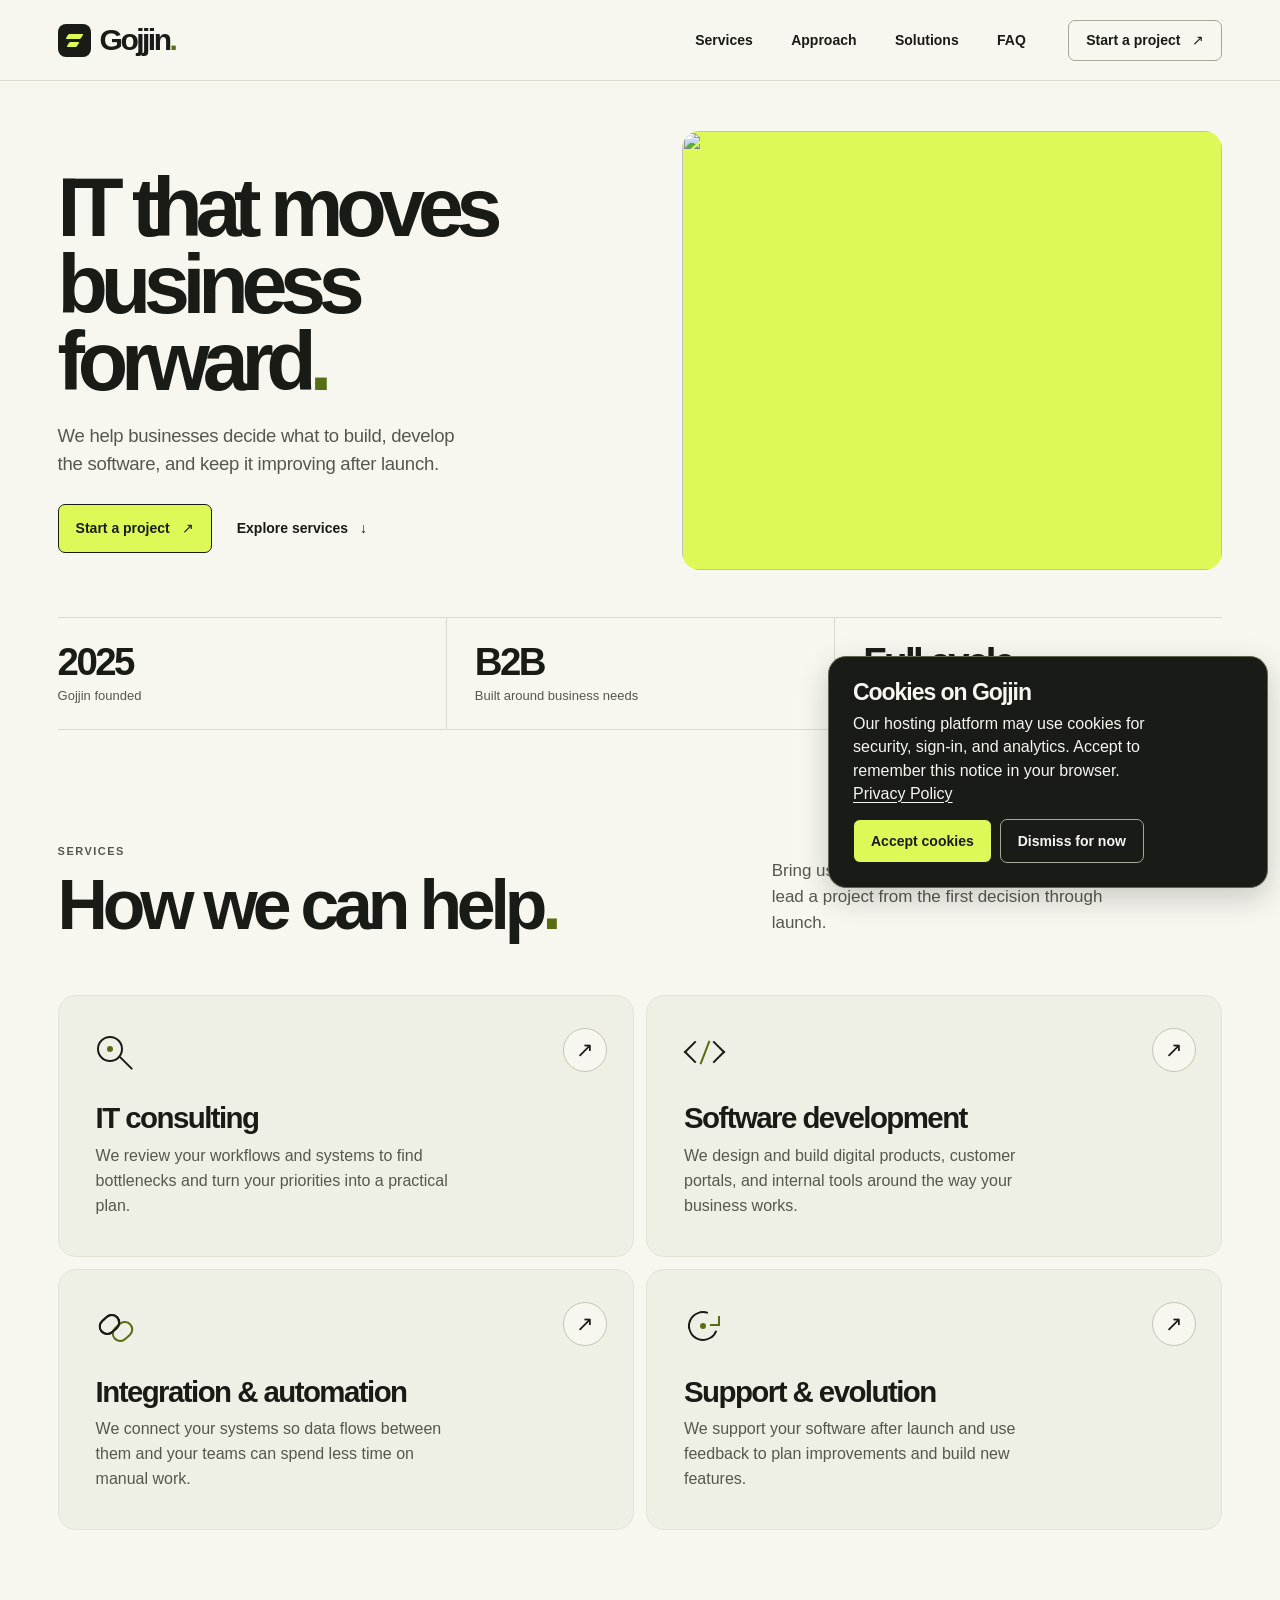
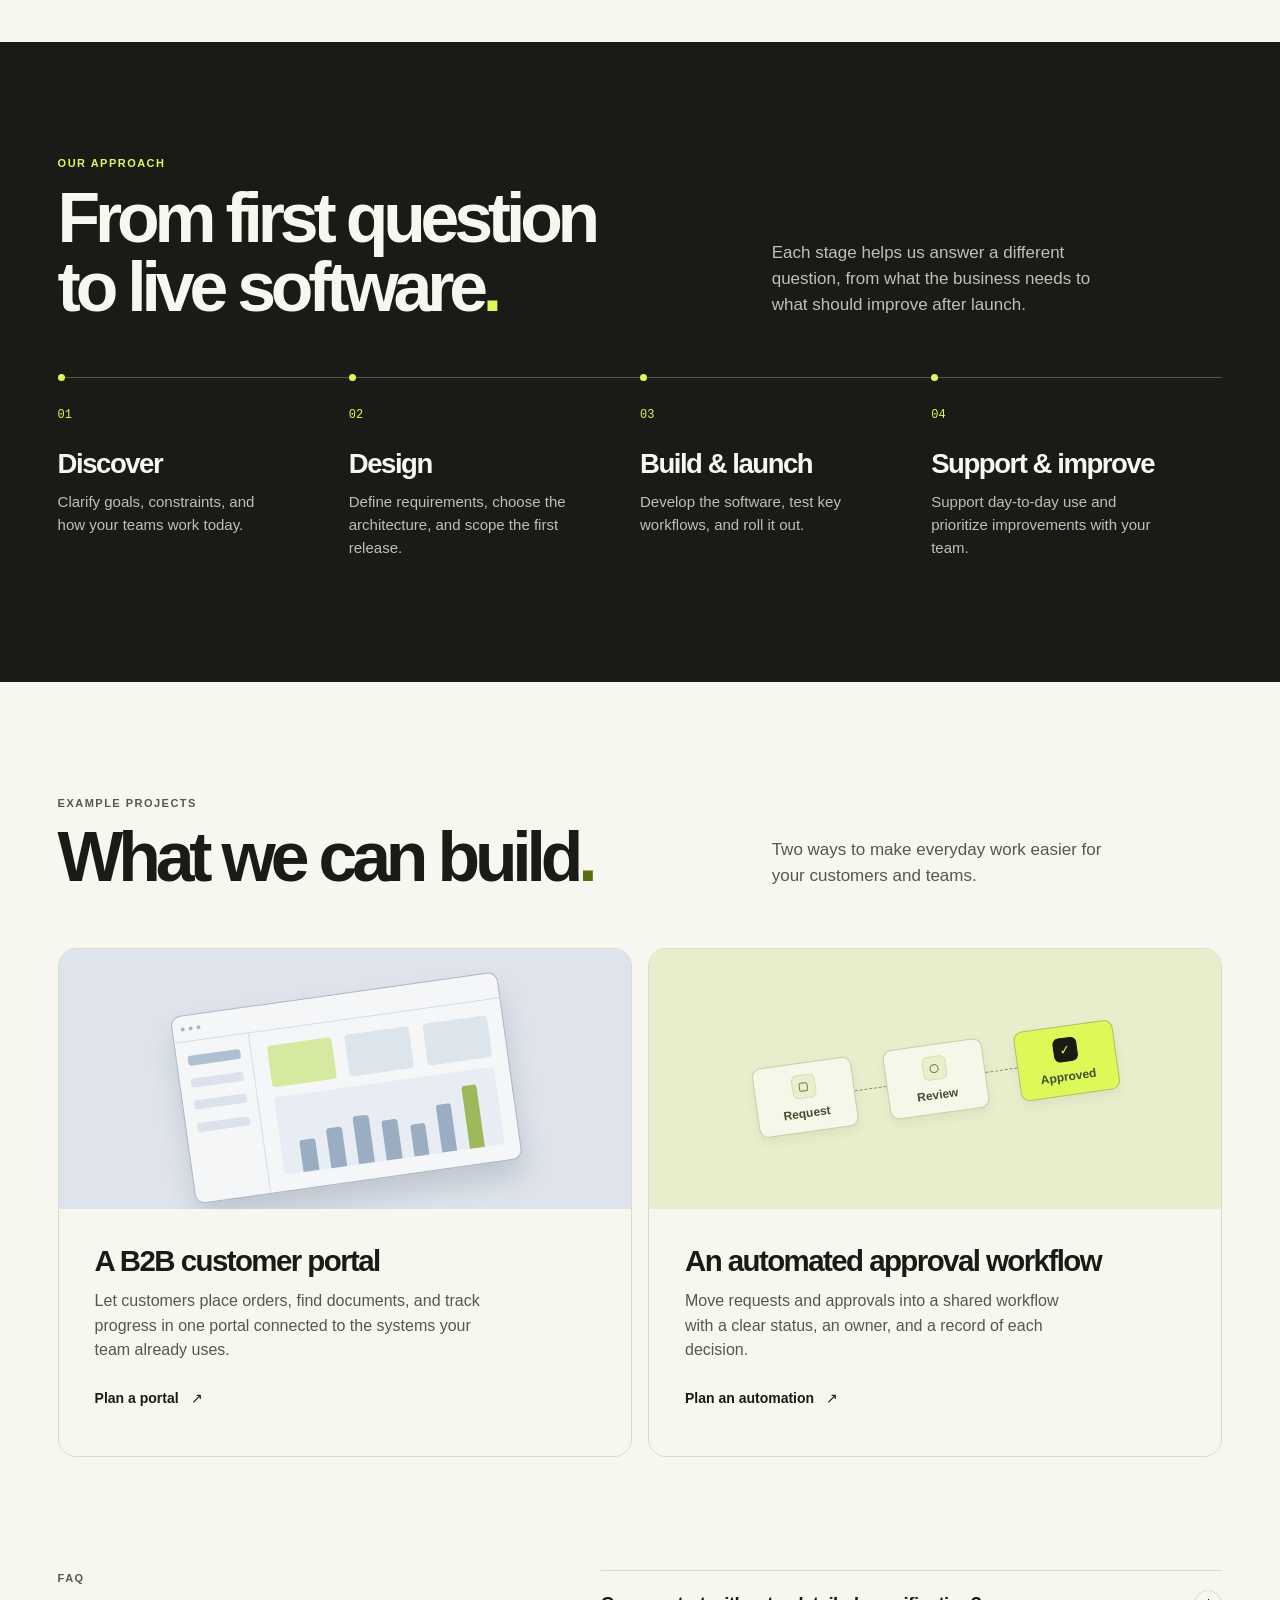
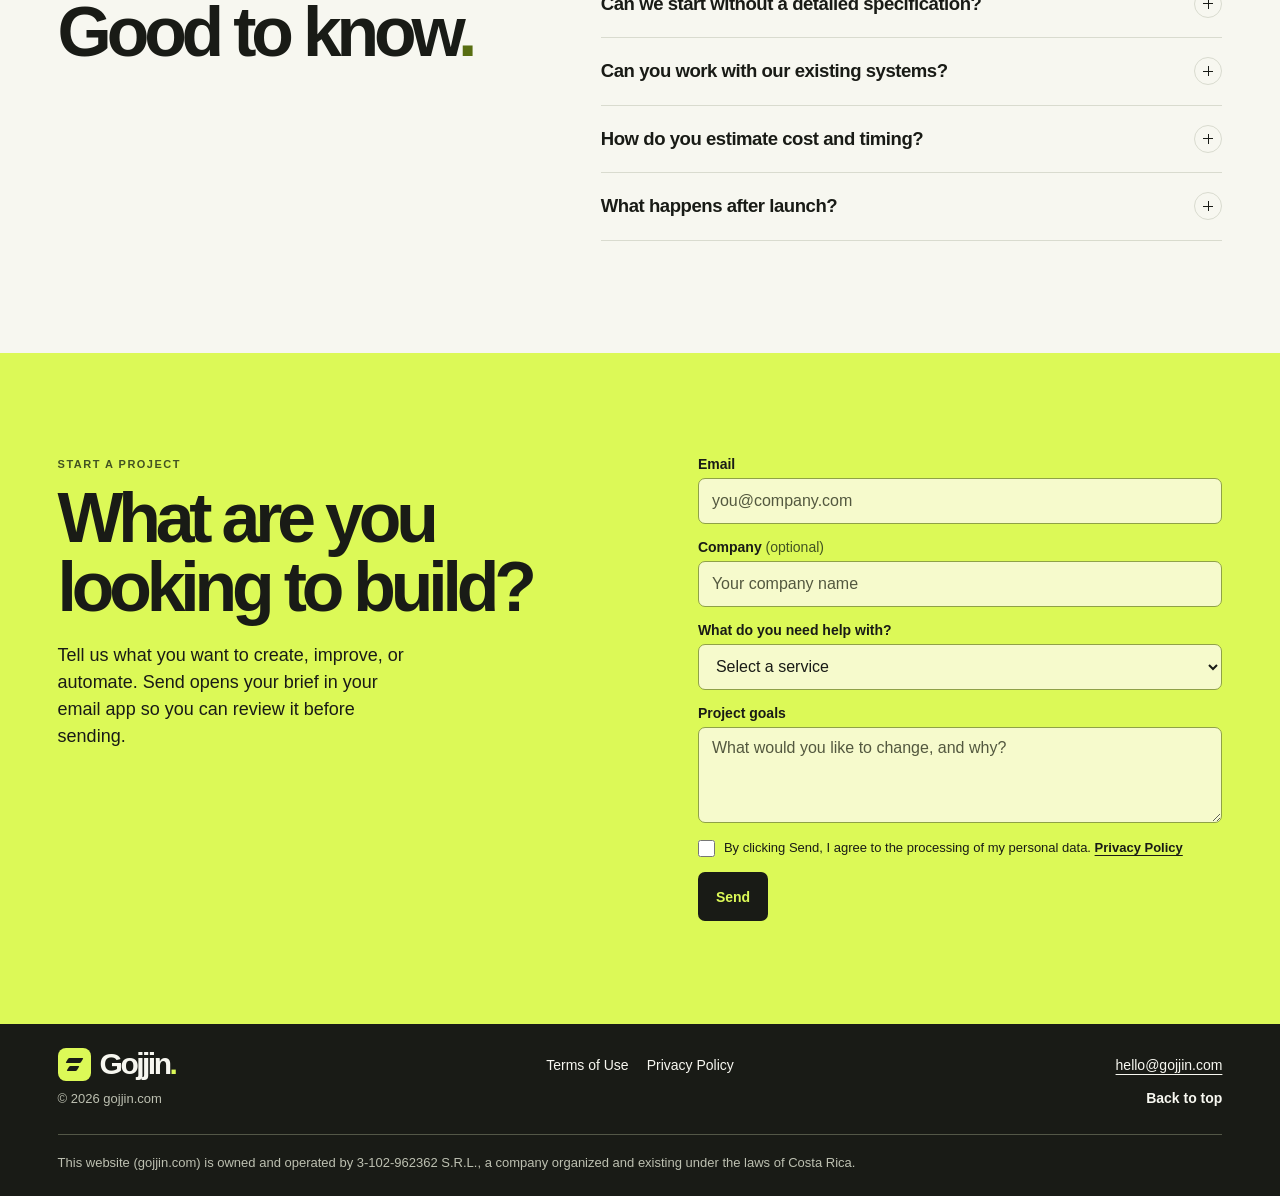
==== index.html @ 68588d2d "Add files via upload" ====
<!doctype html>
<html lang="en">
<head>
  <meta charset="utf-8">
  <meta name="viewport" content="width=device-width, initial-scale=1">
  <meta name="theme-color" content="#f7f7f0">
  <meta name="description" content="Gojjin provides IT consulting and end-to-end software development for businesses. From strategy and architecture to launch and ongoing support.">
  <meta property="og:title" content="Gojjin — IT Consulting &amp; Software Development">
  <meta property="og:description" content="Founded in 2025, Gojjin provides IT consulting and end-to-end software development for businesses.">
  <meta property="og:type" content="website">
  <link rel="canonical" href="https://gojjin.com/">
  <meta property="og:image" content="https://gojjin.leisurelyfern3.chatgpt.site/assets/hero.webp">
  <meta property="og:image:alt" content="An interlocking graphite sculpture against a lime-green background">
  <title>Gojjin — IT Consulting &amp; Software Development</title>
  <link rel="icon" href="assets/favicon.png" type="image/png">
  <link rel="stylesheet" href="styles.css">
  <script src="site.js" defer></script>
  <script src="cookies.js" defer></script>
</head>
<body id="top">
  <a class="skip-link" href="#main">Skip to content</a>
  <aside class="cookie-notice" aria-labelledby="cookie-title" hidden>
    <h2 id="cookie-title">Cookies on Gojjin</h2>
    <p>Our hosting platform may use cookies for security, sign-in, and analytics. Accept to remember this notice in your browser. <a href="privacy/#technical">Privacy Policy</a></p>
    <div class="cookie-actions">
      <button class="button button-primary" type="button" data-cookie-accept>Accept cookies</button>
      <button class="button button-outline" type="button" data-cookie-dismiss>Dismiss for now</button>
    </div>
  </aside>
  <header class="site-header">
    <div class="shell header-inner">
      <a class="brand" href="#top" aria-label="Gojjin home"><span class="brand-mark" aria-hidden="true"><i></i><i></i></span>Gojjin<span class="brand-dot">.</span></a>
      <button class="menu-toggle" type="button" aria-controls="primary-nav" aria-expanded="false"><span>Menu</span><i aria-hidden="true"></i></button>
      <nav id="primary-nav" class="primary-nav" aria-label="Main navigation">
        <a href="#services">Services</a>
        <a href="#approach">Approach</a>
        <a href="#solutions">Solutions</a>
        <a href="#faq">FAQ</a>
        <a class="button button-outline nav-cta" href="#contact">Start a project <span aria-hidden="true">↗</span></a>
      </nav>
    </div>
  </header>

  <main id="main">
    <section class="shell hero" aria-labelledby="hero-title">
      <div class="hero-copy">
        <h1 id="hero-title">IT that moves business forward<span class="headline-dot">.</span></h1>
        <p class="hero-description">We help businesses decide what to build, develop the software, and keep it improving after launch.</p>
        <div class="hero-actions">
          <a class="button button-primary" href="#contact">Start a project <span aria-hidden="true">↗</span></a>
          <a class="text-link" href="#services">Explore services <span aria-hidden="true">↓</span></a>
        </div>
      </div>
      <figure class="hero-image">
        <img src="assets/hero.webp" width="1402" height="1122" alt="" fetchpriority="high">
      </figure>
    </section>

    <div class="shell">
      <dl class="facts" aria-label="About Gojjin">
        <div><dt>2025</dt><dd>Gojjin founded</dd></div>
        <div><dt>B2B</dt><dd>Built around business needs</dd></div>
        <div><dt>Full cycle</dt><dd>From strategy to ongoing support</dd></div>
      </dl>
    </div>

    <section class="shell section services" id="services" aria-labelledby="services-title">
      <div class="section-heading">
        <div><p class="eyebrow">Services</p><h2 id="services-title">How we can help<span class="headline-dot">.</span></h2></div>
        <p>Bring us in to solve a specific problem or lead a project from the first decision through launch.</p>
      </div>
      <div class="service-grid">
        <article class="service-card">
          <div class="service-icon icon-consult" aria-hidden="true"><i></i><i></i><i></i></div>
          <h3>IT consulting</h3>
          <p>We review your workflows and systems to find bottlenecks and turn your priorities into a practical plan.</p>
          <a class="circle-link" href="#contact" data-topic="IT consulting" aria-label="Prepare an IT consulting brief">↗</a>
        </article>
        <article class="service-card">
          <div class="service-icon icon-build" aria-hidden="true"><i></i><i></i><i></i></div>
          <h3>Software development</h3>
          <p>We design and build digital products, customer portals, and internal tools around the way your business works.</p>
          <a class="circle-link" href="#contact" data-topic="Software development" aria-label="Prepare a software development brief">↗</a>
        </article>
        <article class="service-card">
          <div class="service-icon icon-connect" aria-hidden="true"><i></i><i></i><i></i></div>
          <h3>Integration &amp; automation</h3>
          <p>We connect your systems so data flows between them and your teams can spend less time on manual work.</p>
          <a class="circle-link" href="#contact" data-topic="Integration and automation" aria-label="Prepare an integration and automation brief">↗</a>
        </article>
        <article class="service-card">
          <div class="service-icon icon-support" aria-hidden="true"><i></i><i></i><i></i></div>
          <h3>Support &amp; evolution</h3>
          <p>We support your software after launch and use feedback to plan improvements and build new features.</p>
          <a class="circle-link" href="#contact" data-topic="Support and ongoing development" aria-label="Prepare a software support brief">↗</a>
        </article>
      </div>
    </section>

    <section class="section approach" id="approach" aria-labelledby="approach-title">
      <div class="shell">
        <div class="section-heading">
          <div><p class="eyebrow">Our approach</p><h2 id="approach-title">From first question<br>to live software<span class="headline-dot">.</span></h2></div>
          <p>Each stage helps us answer a different question, from what the business needs to what should improve after launch.</p>
        </div>
        <ol class="steps">
          <li><span class="step-number" aria-hidden="true"></span><h3>Discover</h3><p>Clarify goals, constraints, and how your teams work today.</p></li>
          <li><span class="step-number" aria-hidden="true"></span><h3>Design</h3><p>Define requirements, choose the architecture, and scope the first release.</p></li>
          <li><span class="step-number" aria-hidden="true"></span><h3>Build &amp; launch</h3><p>Develop the software, test key workflows, and roll it out.</p></li>
          <li><span class="step-number" aria-hidden="true"></span><h3>Support &amp; improve</h3><p>Support day-to-day use and prioritize improvements with your team.</p></li>
        </ol>
      </div>
    </section>

    <section class="shell section solutions" id="solutions" aria-labelledby="solutions-title">
      <div class="section-heading">
        <div><p class="eyebrow">Example projects</p><h2 id="solutions-title">What we can build<span class="headline-dot">.</span></h2></div>
        <p>Two ways to make everyday work easier for your customers and teams.</p>
      </div>
      <div class="solution-grid">
        <article class="solution-card">
          <div class="solution-art portal-art" aria-hidden="true">
            <div class="portal-window">
              <div class="portal-toolbar"><b></b><b></b><b></b></div>
              <div class="portal-main"><div class="portal-sidebar"><b></b><b></b><b></b><b></b></div><div class="portal-body"><div class="portal-metrics"><b></b><b></b><b></b></div><div class="portal-chart"><b></b><b></b><b></b><b></b><b></b><b></b><b></b></div></div></div>
            </div>
          </div>
          <div class="solution-copy">
            <h3>A B2B customer portal</h3>
            <p>Let customers place orders, find documents, and track progress in one portal connected to the systems your team already uses.</p>
            <a class="text-link" href="#contact" data-topic="Software development" data-example="B2B customer portal">Plan a portal <span aria-hidden="true">↗</span></a>
          </div>
        </article>
        <article class="solution-card">
          <div class="solution-art workflow-art" aria-hidden="true">
            <div class="workflow-diagram"><div class="workflow-node"><i></i><b>Request</b></div><span></span><div class="workflow-node"><i></i><b>Review</b></div><span></span><div class="workflow-node workflow-success"><i>✓</i><b>Approved</b></div></div>
          </div>
          <div class="solution-copy">
            <h3>An automated approval workflow</h3>
            <p>Move requests and approvals into a shared workflow with a clear status, an owner, and a record of each decision.</p>
            <a class="text-link" href="#contact" data-topic="Integration and automation" data-example="Automated approval workflow">Plan an automation <span aria-hidden="true">↗</span></a>
          </div>
        </article>
      </div>
    </section>

    <section class="shell section faq" id="faq" aria-labelledby="faq-title">
      <div><p class="eyebrow">FAQ</p><h2 id="faq-title">Good to know<span class="headline-dot">.</span></h2></div>
      <div class="faq-list">
        <details name="project-faq"><summary>Can we start without a detailed specification?</summary><p>Yes. We can start with your goals and constraints, then define requirements and agree on a scope.</p></details>
        <details name="project-faq"><summary>Can you work with our existing systems?</summary><p>Yes. We start by reviewing the system and the changes you need. That helps us identify what to improve, extend, or integrate.</p></details>
        <details name="project-faq"><summary>How do you estimate cost and timing?</summary><p>Both depend on the scope, the integrations involved, and the condition of your existing systems. We can give you a clearer estimate after discussing the project.</p></details>
        <details name="project-faq"><summary>What happens after launch?</summary><p>We can support the system after launch, review feedback with you, and plan the next round of improvements.</p></details>
      </div>
    </section>

    <section class="contact" id="contact" aria-labelledby="contact-title">
      <div class="shell contact-inner">
        <div class="contact-copy">
          <p class="eyebrow">Start a project</p>
          <h2 id="contact-title">What are you<br>looking to build?</h2>
          <p>Tell us what you want to create, improve, or automate. Send opens your brief in your email app so you can review it before sending.</p>
        </div>
        <form class="brief-form" id="brief-form" method="dialog">
          <div class="field"><label for="email">Email</label><input id="email" name="email" type="email" autocomplete="email" maxlength="254" placeholder="you@company.com" required></div>
          <div class="field"><label for="company">Company <span>(optional)</span></label><input id="company" name="company" autocomplete="organization" maxlength="120" placeholder="Your company name"></div>
          <div class="field"><label for="topic">What do you need help with?</label><select id="topic" name="topic" required><option value="" selected disabled>Select a service</option><option>IT consulting</option><option>Software development</option><option>Integration and automation</option><option>Support and ongoing development</option><option>Still figuring it out</option></select></div>
          <div class="field"><label for="goal">Project goals</label><textarea id="goal" name="goal" rows="4" maxlength="3000" required placeholder="What would you like to change, and why?"></textarea></div>
          <div class="brief-consent">
            <input id="brief-consent" type="checkbox" name="consent" aria-describedby="brief-privacy">
            <div>
              <label for="brief-consent">By clicking Send, I agree to the processing of my personal data.</label>
              <a id="brief-privacy" href="privacy/">Privacy Policy</a>
            </div>
          </div>
          <button class="button button-dark" type="submit">Send</button>
          <p class="form-status" id="form-status" role="status"></p>
          <noscript><p>You can email your brief to <a href="mailto:hello@gojjin.com">hello@gojjin.com</a>.</p></noscript>
        </form>
      </div>
    </section>
  </main>

  <footer class="site-footer">
    <div class="shell footer-inner">
      <div class="footer-brand">
        <a class="brand" href="#top" aria-label="Gojjin home"><span class="brand-mark" aria-hidden="true"><i></i><i></i></span>Gojjin<span class="brand-dot">.</span></a>
        <p class="footer-copyright">© 2026 gojjin.com</p>
      </div>
      <nav class="footer-legal" aria-label="Legal">
        <a href="terms/">Terms of Use</a>
        <a href="privacy/">Privacy Policy</a>
      </nav>
      <div class="footer-contact">
        <a class="footer-email" href="mailto:hello@gojjin.com">hello@gojjin.com</a>
        <a class="text-link" href="#top">Back to top</a>
      </div>
      <p class="footer-ownership">This website (gojjin.com) is owned and operated by 3-102-962362 S.R.L., a company organized and existing under the laws of Costa Rica.</p>
    </div>
  </footer>
</body>
</html>
---- styles.css ----
:root {
  color-scheme: light;
  --paper: #f7f7f0;
  --ink: #191b16;
  --muted: #55584d;
  --line: #d9dbcf;
  --lime: #dcf957;
  --accent-ink: #586e12;
  --panel: #eeefe5;
  --radius: 18px;
  --shell: min(1320px, 100% - clamp(36px, 9vw, 144px));
  font-family: 'Helvetica Neue', Arial, sans-serif;
  font-synthesis: none;
}

*, *::before, *::after { box-sizing: border-box; }
html { scroll-behavior: smooth; scroll-padding-top: 28px; }
body { margin: 0; background: var(--paper); color: var(--ink); }
a { color: inherit; }
button, input, select, textarea { font: inherit; }
figure, dl, dd, h1, h2, h3, p { margin: 0; }
:focus-visible { outline: 2px solid currentColor; outline-offset: 4px; }
::selection { background: var(--ink); color: var(--lime); }

.shell { width: var(--shell); margin-inline: auto; }
.skip-link { position: fixed; z-index: 10; top: 12px; left: 12px; transform: translateY(-150%); background: var(--lime); padding: 12px 18px; }
.skip-link:focus { transform: none; }

.site-header { border-bottom: 1px solid var(--line); }
.header-inner { min-height: 80px; display: flex; align-items: center; justify-content: space-between; gap: 20px; }
.brand { display: inline-flex; align-items: center; width: fit-content; text-decoration: none; font-size: 30px; line-height: 1; letter-spacing: -.084em; font-weight: 800; }
.brand-dot { color: var(--accent-ink); }
.brand-mark { display: inline-grid; place-content: center; gap: 3px; width: 33px; height: 33px; margin-right: 9px; border-radius: 8px; background: var(--ink); }
.brand-mark i { width: 15px; height: 5px; border-radius: 1px; background: var(--lime); transform: skewX(-31deg); }
.brand-mark i:last-child { width: 10px; margin-left: 1px; }
.primary-nav { display: flex; align-items: center; gap: clamp(18px, 3vw, 44px); }
.primary-nav > a:not(.button) { font-size: 14px; font-weight: 570; text-decoration: none; }
.primary-nav > a:not(.button):hover { text-decoration: underline; text-underline-offset: 5px; }
.menu-toggle { display: none; }

.button, .text-link { display: inline-flex; justify-content: center; align-items: center; gap: 12px; font-size: 14px; font-weight: 700; text-decoration: none; }
.button { min-height: 49px; border: 1px solid transparent; border-radius: 7px; padding: 11px 17px; cursor: pointer; transition: background .2s, color .2s, border-color .2s; }
.button span, .text-link span { display: inline-block; font-weight: 500; transition: transform .2s; }
.button:hover span, .text-link:hover span { transform: translate(2px, -2px); }
.button-outline { color: var(--ink); background: transparent; border-color: #a5a797; }
.button-outline:hover { background: var(--ink); border-color: var(--ink); color: var(--paper); }
.nav-cta { min-height: 41px; margin-left: 4px; }
.button-primary { color: var(--ink); background: var(--lime); border-color: var(--ink); }
.button-primary:hover, .button-dark { color: var(--lime); background: var(--ink); }
.button-dark:hover { color: var(--ink); background: white; border-color: var(--ink); }
.text-link { min-height: 44px; width: fit-content; text-underline-offset: 4px; }
.text-link:hover { text-decoration: underline; }

.hero { display: grid; grid-template-columns: minmax(0, 1.06fr) minmax(0, 1fr); align-items: center; gap: clamp(28px, 4vw, 65px); padding-block: 35px 32px; }
.hero-copy { padding-block: 32px; }
.eyebrow { display: flex; align-items: center; gap: 9px; font-size: 11px; font-weight: 760; line-height: 1.5; letter-spacing: .135em; text-transform: uppercase; color: var(--muted); }
h1, h2, h3 { font-weight: 750; }
h1 { max-width: 13.4ch; margin-block: 21px 23px; font-size: clamp(57px, 6.45vw, 103px); line-height: .93; letter-spacing: -.088em; }
.headline-dot { color: var(--accent-ink); }
.hero-description { max-width: 400px; color: var(--muted); font-size: clamp(17px, 1.45vw, 21px); line-height: 1.47; letter-spacing: -.015em; }
.hero-actions { display: flex; flex-wrap: wrap; align-items: center; gap: 12px 25px; margin-top: 27px; }
.hero-image { position: relative; min-width: 0; aspect-ratio: 1.23; overflow: hidden; border-radius: var(--radius); background: var(--lime); }
.hero-image img { width: 100%; height: 100%; object-fit: cover; display: block; }

.facts { display: grid; grid-template-columns: 1fr 1fr 1fr; border-block: 1px solid var(--line); }
.facts div { padding: 23px 28px 24px; }
.facts div:first-child { padding-left: 0; }
.facts div + div { border-left: 1px solid var(--line); }
.facts dt { font-size: clamp(26px, 3vw, 44px); font-weight: 750; line-height: 1.08; letter-spacing: -.066em; }
.facts dd { margin-top: 5px; color: var(--muted); font-size: 13px; line-height: 1.35; }

.section { padding-block: clamp(74px, 8.8vw, 133px); }
.section-heading { display: grid; grid-template-columns: 1.5fr 1fr; align-items: end; gap: 22px 38px; margin-bottom: clamp(27px, 4.3vw, 58px); }
h2 { margin-top: 12px; font-size: clamp(44px, 5.45vw, 82px); line-height: .99; letter-spacing: -.074em; }
.section-heading > p { max-width: 340px; margin-bottom: 4px; color: var(--muted); font-size: 17px; line-height: 1.53; }
h3 { font-size: clamp(23px, 2.3vw, 34px); line-height: 1.12; letter-spacing: -.053em; }
.service-grid, .solution-grid { display: grid; grid-template-columns: 1fr 1fr; gap: 12px; }
.service-card { position: relative; min-height: 232px; border: 1px solid #e2e4d6; border-radius: var(--radius); padding: clamp(22px, 3vw, 37px); background: var(--panel); transition: background .2s, border-color .2s; }
.service-card:hover, .service-card:focus-within { background: #e9efd3; border-color: #cad4b1; }
.service-card h3 { margin-block: 27px 9px; }
.service-card p, .solution-copy p { max-width: 390px; color: var(--muted); font-size: 16px; line-height: 1.55; }
.service-card p { padding-right: 30px; }
.circle-link { position: absolute; display: grid; place-items: center; right: clamp(16px, 2vw, 30px); top: clamp(16px, 2.5vw, 32px); width: 44px; height: 44px; border-radius: 50%; border: 1px solid #c2c7b4; background: var(--paper); text-decoration: none; font-size: 21px; transition: background .2s, border-color .2s; }
.circle-link:hover { background: var(--lime); border-color: var(--ink); }
.service-icon { position: relative; width: 41px; height: 42px; color: var(--ink); }
.service-icon i { position: absolute; display: block; }
.icon-consult i:first-child { width: 26px; height: 26px; top: 3px; left: 1px; border: 2px solid; border-radius: 50%; }
.icon-consult i:nth-child(2) { width: 18px; height: 2px; top: 29px; left: 21px; transform: rotate(45deg); border-radius: 3px; background: currentColor; }
.icon-consult i:last-child { width: 6px; height: 6px; border-radius: 50%; top: 13px; left: 11px; background: var(--accent-ink); }
.icon-build i { top: 11px; width: 16px; height: 16px; border: solid; border-width: 0 0 2px 2px; transform: rotate(45deg); }
.icon-build i:first-child { left: 3px; }
.icon-build i:nth-child(2) { right: 3px; transform: rotate(225deg); }
.icon-build i:last-child { width: 2px; height: 25px; border: 0; top: 7px; left: 20px; background: var(--accent-ink); transform: rotate(21deg); }
.icon-connect i { top: 9px; left: 2px; width: 23px; height: 17px; border: 2px solid; border-radius: 9px; transform: rotate(-42deg); }
.icon-connect i:nth-child(2) { top: 16px; left: 15px; border-color: var(--accent-ink); }
.icon-support i:first-child { width: 30px; height: 30px; top: 4px; left: 4px; border: 2px solid; border-right-color: transparent; border-radius: 50%; transform: rotate(-25deg); }
.icon-support i:nth-child(2) { width: 10px; height: 10px; border: solid var(--accent-ink); border-width: 0 2px 2px 0; top: 9px; left: 26px; }
.icon-support i:last-child { width: 6px; height: 6px; border-radius: 50%; top: 16px; left: 16px; background: var(--accent-ink); }

.approach { color: var(--paper); background: var(--ink); }
.approach .eyebrow, .approach .headline-dot { color: var(--lime); }
.approach .section-heading > p, .steps p { color: #bec1b1; }
.steps { display: grid; grid-template-columns: repeat(4, minmax(0, 1fr)); list-style: none; counter-reset: stage; padding: 0; margin: 0; }
.steps li { position: relative; counter-increment: stage; border-top: 1px solid #535747; padding: 26px 21px 10px 0; }
.steps li::before { content: ''; width: 7px; height: 7px; border-radius: 50%; background: var(--lime); position: absolute; top: -4px; left: 0; }
.step-number::before { content: '0' counter(stage); color: var(--lime); font: 12px/1.2 ui-monospace, monospace; }
.steps h3 { margin-block: 27px 10px; font-size: clamp(23px, 2.15vw, 31px); }
.steps p { max-width: 220px; font-size: 15px; line-height: 1.55; }

.solution-grid { gap: 16px; }
.solution-card { display: flex; flex-direction: column; overflow: hidden; border: 1px solid var(--line); border-radius: var(--radius); }
.solution-art { position: relative; aspect-ratio: 2.2; display: grid; place-items: center; overflow: hidden; }
.portal-art { background: #dfe4ec; }
.portal-window { width: 62%; max-width: 330px; aspect-ratio: 1.75; display: flex; flex-direction: column; overflow: hidden; border-radius: 10px; background: #f5f6f8; border: 1px solid #adb6c4; box-shadow: 0 18px 27px #26324629; transform: rotate(-8deg) translateY(5%); }
.portal-toolbar { display: flex; align-items: center; gap: 4px; padding-inline: 8px; min-height: 14%; border-bottom: 1px solid #d8dce4; }
.portal-toolbar b { width: 4px; height: 4px; border-radius: 50%; background: #a8b5c3; }
.portal-main { display: grid; grid-template-columns: 23% 1fr; flex: 1; min-height: 0; }
.portal-sidebar { display: flex; flex-direction: column; gap: 10%; border-right: 1px solid #d8dce4; padding: 19% 14%; }
.portal-sidebar b { display: block; width: 100%; height: 7%; border-radius: 3px; background: #dbe2eb; }
.portal-sidebar b:first-child { background: #afc0d3; }
.portal-body { display: grid; grid-template-rows: 32% 1fr; gap: 8%; padding: 6%; min-height: 0; }
.portal-metrics { display: flex; gap: 6%; }
.portal-metrics b { flex: 1; border-radius: 4px; background: #dce5ec; }
.portal-metrics b:first-child { background: #d5eaa0; }
.portal-chart { display: flex; align-items: flex-end; justify-content: space-around; border-radius: 4px; background: #e8edf3; padding: 5% 6% 0; }
.portal-chart b { width: 8%; height: 48%; border-radius: 3px 3px 0 0; background: #9aadc2; }
.portal-chart b:nth-child(2n) { height: 60%; }
.portal-chart b:nth-child(3n) { height: 72%; }
.portal-chart b:last-child { height: 94%; background: #9cb85a; }
.workflow-art { background: #e8edcc; }
.workflow-diagram { display: flex; align-items: center; justify-content: center; width: 83%; transform: rotate(-8deg); }
.workflow-diagram > span { flex: 1; max-width: 32px; border-top: 1px dashed #85916d; }
.workflow-node { display: grid; place-items: center; flex: 0 1 100px; gap: 8px; min-width: 0; min-height: 68px; padding: 11px 6px; border: 1px solid #c6cfaa; border-radius: 9px; background: #f5f7e9; color: #454d30; box-shadow: 0 5px 10px #49521912; font-size: clamp(8px, 1.4vw, 12px); }
.workflow-node i { display: grid; place-items: center; width: 24px; height: 24px; border: 1px solid #d5dfb5; border-radius: 6px; background: #e9efcc; font-size: 13px; font-style: normal; }
.workflow-node i:empty::before { content: ''; width: 9px; height: 9px; border: 1.5px solid #6d7b41; border-radius: 2px; }
.workflow-node:nth-of-type(2) i:empty::before { border-radius: 50%; }
.workflow-success { background: var(--lime); border-color: #aebf65; }
.workflow-success i { background: var(--ink); border-color: var(--ink); color: var(--lime); }
.solution-copy { display: grid; align-content: start; gap: 11px; flex: 1; padding: clamp(21px, 3vw, 36px); }
.solution-copy .text-link { margin-top: 2px; }

.faq { display: grid; grid-template-columns: minmax(0, 1fr) minmax(0, 1.25fr); gap: 28px 46px; align-items: start; padding-top: 0; }
.faq-list { border-top: 1px solid var(--line); }
.faq-list details { border-bottom: 1px solid var(--line); }
.faq-list summary { position: relative; display: block; padding: 21px 42px 21px 0; cursor: pointer; font-size: clamp(16px, 1.45vw, 21px); font-weight: 650; line-height: 1.32; letter-spacing: -.025em; list-style: none; }
.faq-list summary::-webkit-details-marker { display: none; }
.faq-list summary::after { content: ''; position: absolute; right: 0; top: 50%; width: 28px; height: 28px; border: 1px solid var(--line); border-radius: 50%; transform: translateY(-50%); background: linear-gradient(currentColor, currentColor) center / 10px 1px no-repeat, linear-gradient(currentColor, currentColor) center / 1px 10px no-repeat; }
.faq-list details[open] summary::after { background: linear-gradient(currentColor, currentColor) center / 10px 1px no-repeat var(--lime); border-color: var(--ink); }
.faq-list details p { max-width: 560px; padding: 0 38px 20px 0; color: var(--muted); font-size: 16px; line-height: 1.55; }

.contact { background: var(--lime); }
.contact-inner { display: grid; grid-template-columns: minmax(0, 1.05fr) minmax(0, 1fr); align-items: start; gap: 30px clamp(28px, 7vw, 112px); padding-block: clamp(55px, 8vw, 110px); }
.contact-copy .eyebrow { color: #425322; }
.contact-copy > p:last-child { max-width: 365px; margin-top: 20px; font-size: 18px; line-height: 1.5; }
.brief-form { display: grid; gap: 15px; min-width: 0; }
.field { display: grid; gap: 6px; }
.field label { font-size: 14px; font-weight: 700; }
.field label span { font-weight: 400; color: #425322; }
.field input, .field select, .field textarea { width: 100%; min-width: 0; min-height: 46px; border: 1px solid #8fa147; border-radius: 7px; background: #f6facc; color: var(--ink); padding: 11px 13px; font-size: 16px; }
.field textarea { resize: vertical; }
.field input::placeholder, .field textarea::placeholder { color: #53583f; }
.brief-consent { display: flex; align-items: start; gap: 9px; font-size: 13px; line-height: 1.5; }
.brief-consent input { flex: none; width: 17px; height: 17px; margin: 2px 0 0; accent-color: var(--ink); }
.brief-consent label { cursor: pointer; overflow-wrap: anywhere; }
.brief-consent a { font-weight: 700; text-underline-offset: 3px; }
.brief-form > .button { justify-self: start; }
.form-status { font-size: 14px; font-weight: 600; }
.form-status:empty { display: none; }

.site-footer { background: var(--ink); color: var(--paper); }
.footer-inner {
  display: grid;
  grid-template-columns: minmax(0, 1fr) auto minmax(0, 1fr);
  grid-template-areas: 'brand legal contact' 'ownership ownership ownership';
  align-items: start;
  gap: 20px 16px;
  padding-block: 24px;
}
.footer-brand { grid-area: brand; display: grid; justify-items: start; gap: 8px; }
.footer-copyright { color: #bdc0b1; font-size: 13px; line-height: 1.5; }
.site-footer .brand-mark { background: var(--lime); }
.site-footer .brand-mark i { background: var(--ink); }
.site-footer .brand-dot { color: var(--lime); }
.footer-email, .footer-legal a { padding-block: 9px; color: var(--paper); font-size: 14px; text-underline-offset: 4px; }
.footer-legal { grid-area: legal; display: flex; flex-wrap: wrap; justify-content: center; align-items: center; gap: 2px 18px; }
.footer-legal a { text-decoration: none; }
.footer-legal a:hover, .footer-legal a[aria-current='page'] { text-decoration: underline; }
.footer-contact { grid-area: contact; display: grid; justify-items: end; text-align: right; }
.footer-contact .text-link { min-height: 32px; }
.footer-ownership { grid-area: ownership; border-top: 1px solid #535747; padding-top: 18px; color: #bdc0b1; font-size: 13px; line-height: 1.5; }

.legal-page { max-width: 780px; min-height: 60vh; padding-block: clamp(52px, 8.5vw, 105px); }
.legal-page h1 { max-width: none; margin-block: 0 15px; font-size: clamp(46px, 7vw, 88px); }
.legal-date { color: var(--muted); font-size: 14px; }
.legal-content { margin-top: clamp(28px, 5vw, 57px); }
.legal-content section { padding-block: 24px; border-top: 1px solid var(--line); }
.legal-content h2 { margin: 0 0 10px; font-size: clamp(24px, 3.2vw, 34px); line-height: 1.12; letter-spacing: -.052em; }
.legal-content p { color: var(--muted); font-size: 17px; line-height: 1.65; overflow-wrap: anywhere; }
.legal-content p + p { margin-top: 10px; }
.legal-content a { font-weight: 650; text-underline-offset: 3px; }

.cookie-notice {
  position: fixed;
  z-index: 9;
  inset-inline-end: max(12px, env(safe-area-inset-right));
  bottom: max(12px, env(safe-area-inset-bottom));
  width: min(440px, 100% - 24px);
  max-height: calc(100dvh - 24px);
  overflow: auto;
  padding: clamp(16px, 3vw, 24px);
  border: 1px solid #62664f;
  border-radius: var(--radius);
  background: var(--ink);
  color: var(--paper);
  box-shadow: 0 10px 30px #191b1633;
}
.cookie-notice h2 { margin: 0 0 8px; font-size: 23px; letter-spacing: -.045em; }
.cookie-notice p { max-width: 36ch; font-size: 16px; line-height: 1.45; }
.cookie-notice a { text-underline-offset: 3px; }
.cookie-actions { display: flex; flex-wrap: wrap; gap: 8px; margin-top: 14px; }
.cookie-actions .button { min-height: 44px; }
.cookie-actions .button-primary:hover { background: var(--paper); color: var(--ink); }
.cookie-actions .button-outline { color: var(--paper); }
.cookie-actions .button-outline:hover { background: var(--paper); color: var(--ink); }

@media (max-width: 1050px) {
  h1 { font-size: clamp(55px, 7.6vw, 84px); }
  .hero { gap: clamp(20px, 3.5vw, 40px); }
  .hero-image { aspect-ratio: 1.16; }
  .steps li { padding-right: 15px; }
}

@media (max-width: 760px) {
  .header-inner { min-height: 66px; flex-wrap: wrap; }
  .primary-nav { width: 100%; flex-wrap: wrap; gap: 5px 17px; padding-bottom: 12px; }
  .js .menu-toggle { display: inline-flex; align-items: center; gap: 9px; min-height: 42px; border: 1px solid var(--line); background: transparent; color: var(--ink); border-radius: 7px; padding-inline: 11px; font-size: 14px; font-weight: 650; }
  .menu-toggle i { width: 13px; height: 8px; border-block: 1px solid; }
  .menu-toggle[aria-expanded='true'] i { height: 0; border-bottom: 0; }
  .js .primary-nav { display: none; }
  .js .menu-toggle[aria-expanded='true'] + .primary-nav { display: flex; }
  .primary-nav > a:not(.button) { display: flex; min-height: 42px; align-items: center; }
  .nav-cta { margin-left: 0; }
  .hero { grid-template-columns: 1fr; padding-block: 40px 23px; gap: 30px; }
  .hero-copy { padding: 0; }
  h1 { max-width: 11ch; margin-block: 15px 17px; font-size: clamp(54px, 10vw, 75px); }
  .hero-description { max-width: 390px; }
  .hero-actions { margin-top: 19px; }
  .hero-image { aspect-ratio: 1.22; }
  .facts div { padding: 15px 11px; }
  .facts dd { font-size: 11px; }
  .section-heading, .faq { grid-template-columns: 1fr; }
  .service-card { min-height: 207px; }
  .service-card p { padding-right: 0; }
  .steps { grid-template-columns: 1fr 1fr; row-gap: 20px; }
  .contact-inner { grid-template-columns: 1fr; }
}

@media (max-width: 480px) {
  .hero { padding-top: 33px; }
  h1 { font-size: clamp(48px, 12.5vw, 59px); }
  .hero-description { font-size: 17px; }
  .hero-actions { gap: 8px 19px; }
  .facts dt { font-size: clamp(22px, 6vw, 30px); }
  .facts div { padding-inline: 9px; }
  .service-grid, .solution-grid { grid-template-columns: 1fr; }
  .service-card { min-height: 182px; }
  .service-card h3 { margin-top: 17px; }
  .solution-art { aspect-ratio: 1.95; }
  .footer-inner { grid-template-columns: repeat(2, minmax(0, 1fr)); grid-template-areas: 'brand contact' 'legal legal' 'ownership ownership'; gap: 12px; }
  .site-footer .brand { font-size: 25px; }
  .site-footer .brand-mark { width: 25px; height: 25px; margin-right: 6px; }
  .site-footer .text-link { font-size: 12px; }
}

@media (prefers-reduced-motion: reduce) {
  html { scroll-behavior: auto; }
  *, *::before, *::after { transition-duration: 0s !important; }
}
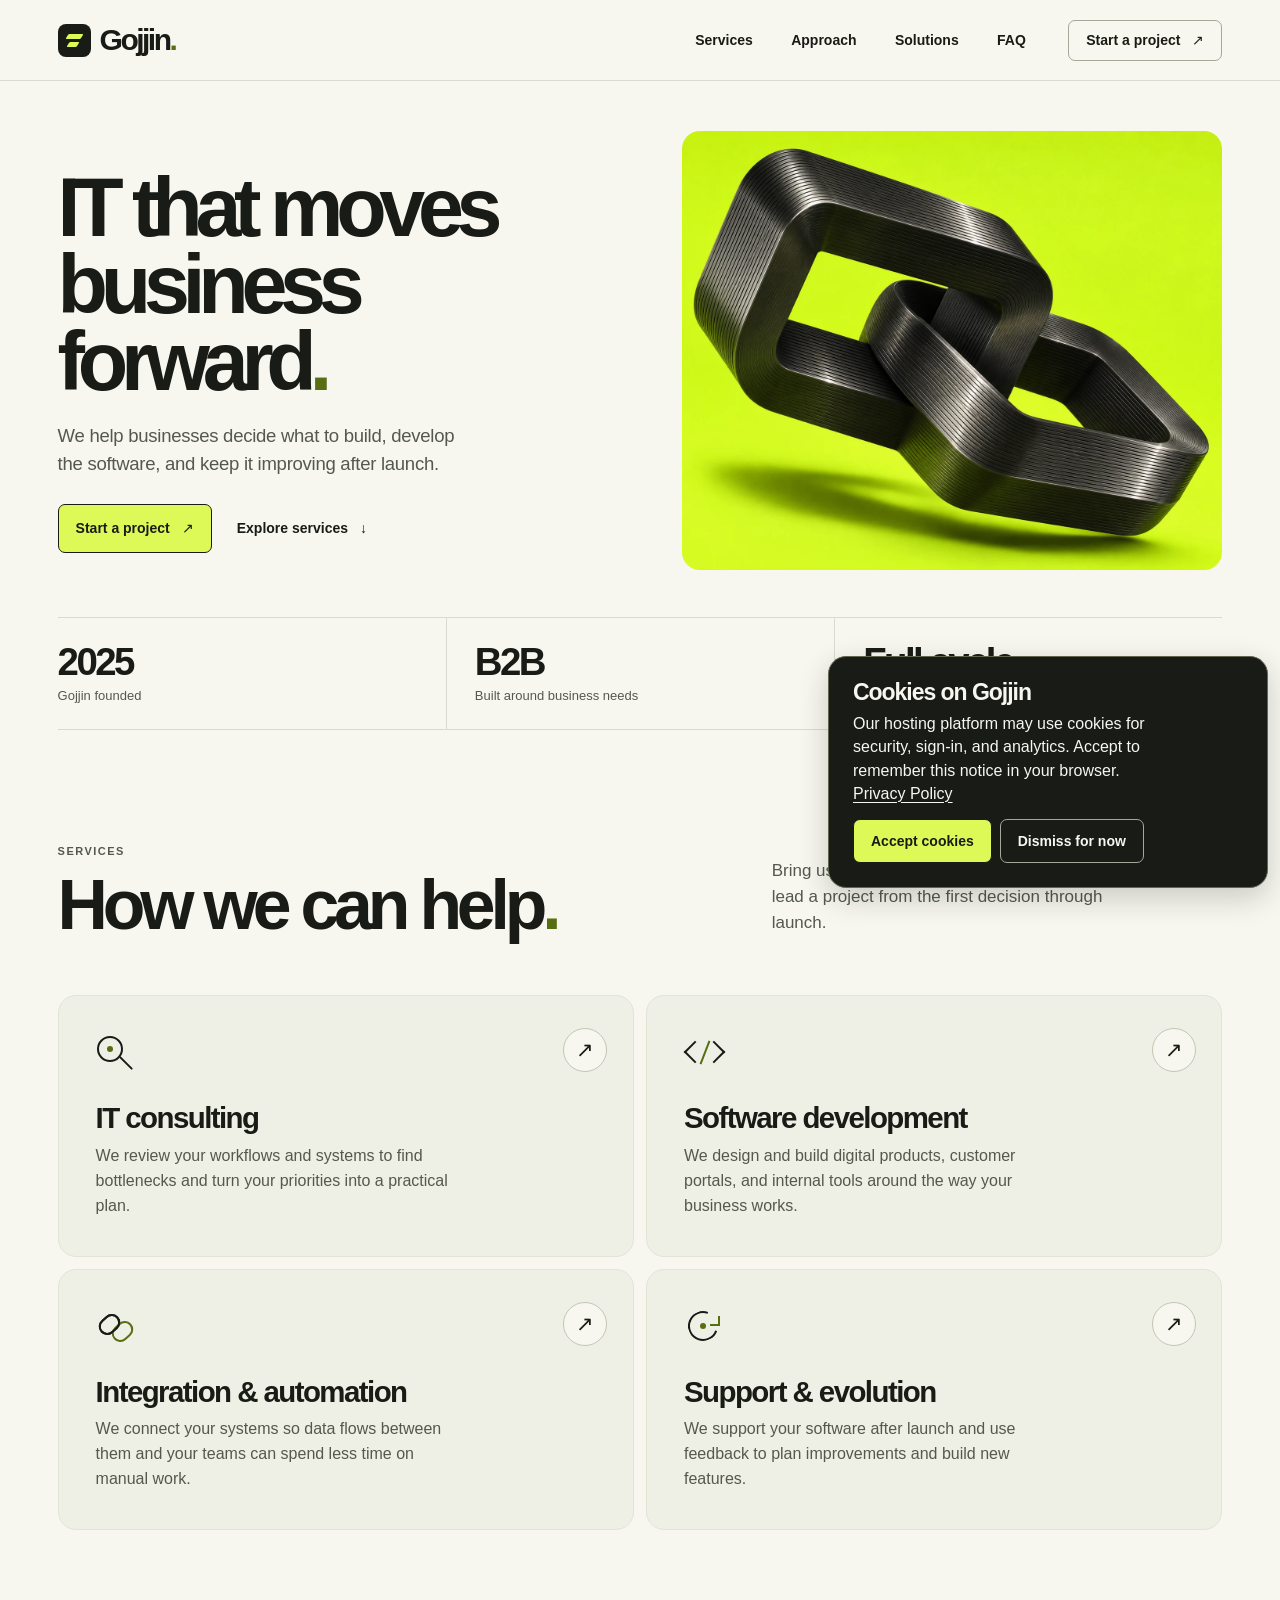
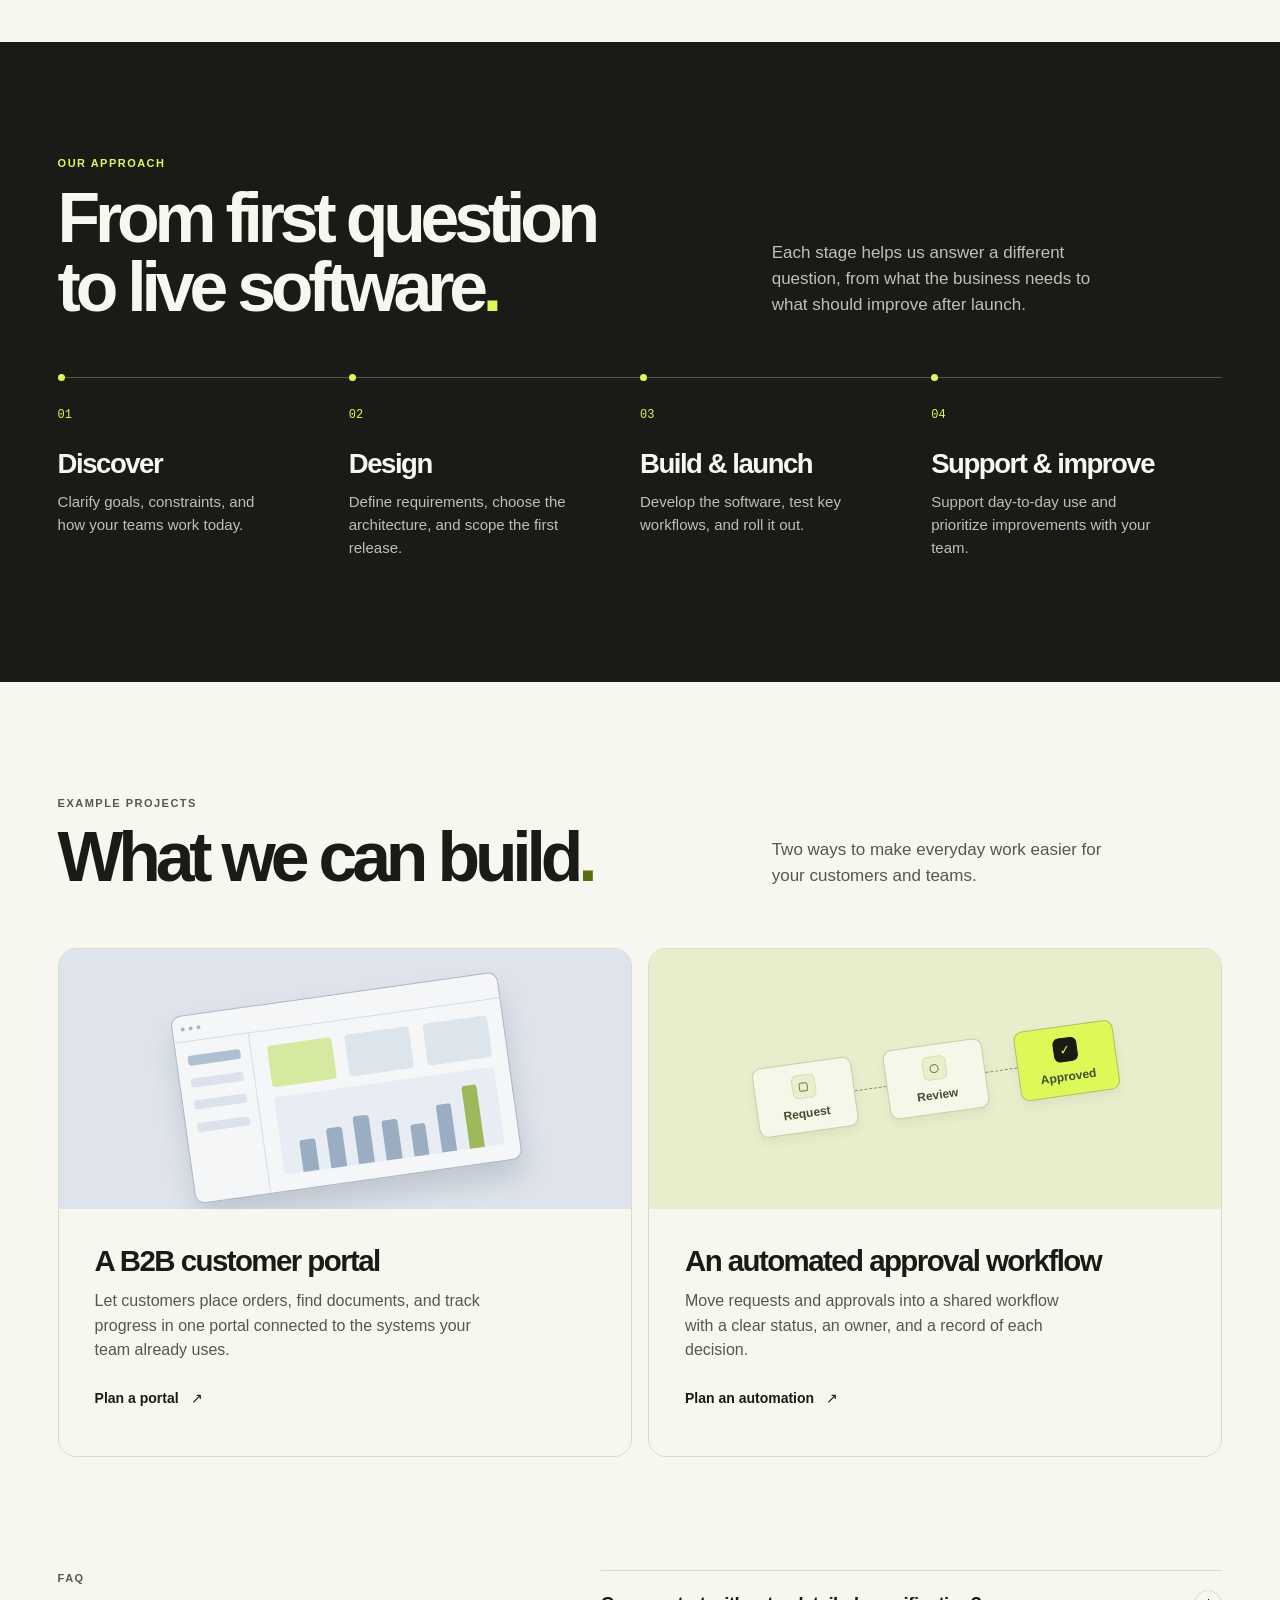
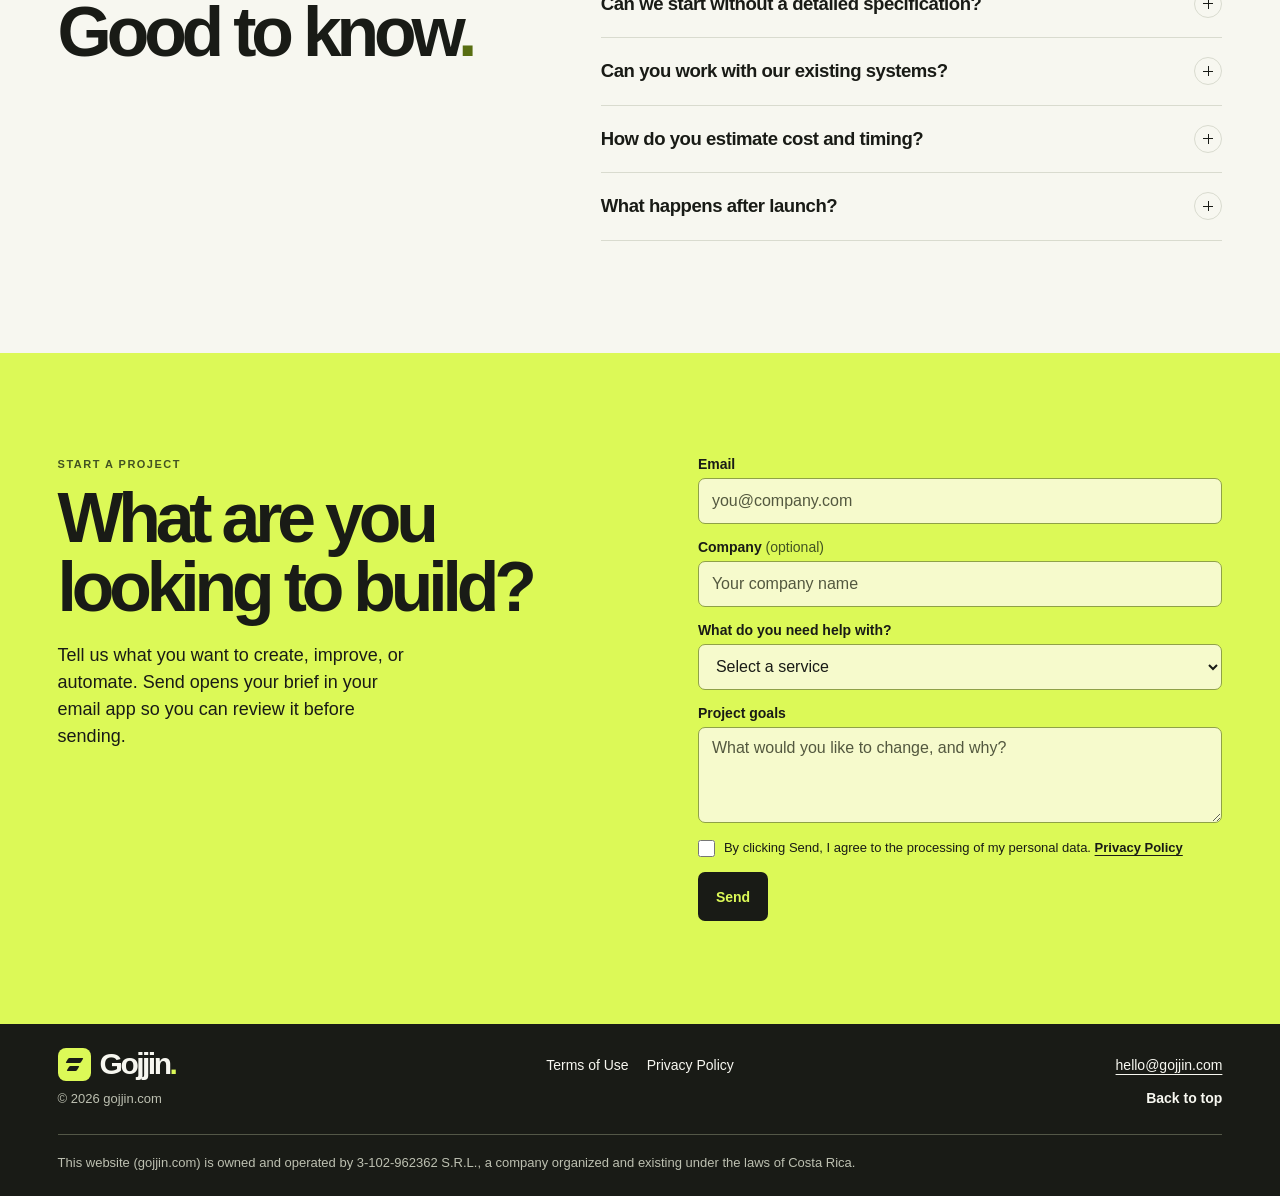
==== commit d574dfd5: "Update Open Graph meta tags for image and alt text" ====
--- a/index.html
+++ b/index.html
@@ -9,8 +9,8 @@
   <meta property="og:description" content="Founded in 2025, Gojjin provides IT consulting and end-to-end software development for businesses.">
   <meta property="og:type" content="website">
   <link rel="canonical" href="https://gojjin.com/">
-  <meta property="og:image" content="https://gojjin.leisurelyfern3.chatgpt.site/assets/hero.webp">
-  <meta property="og:image:alt" content="An interlocking graphite sculpture against a lime-green background">
+  <meta property="og:image" content="https://gojjin.com/assets/og.jpg">
+  <meta property="og:image:alt" content="Gojjin — IT Consulting &amp; Software Development">
   <title>Gojjin — IT Consulting &amp; Software Development</title>
   <link rel="icon" href="assets/favicon.png" type="image/png">
   <link rel="stylesheet" href="styles.css">
